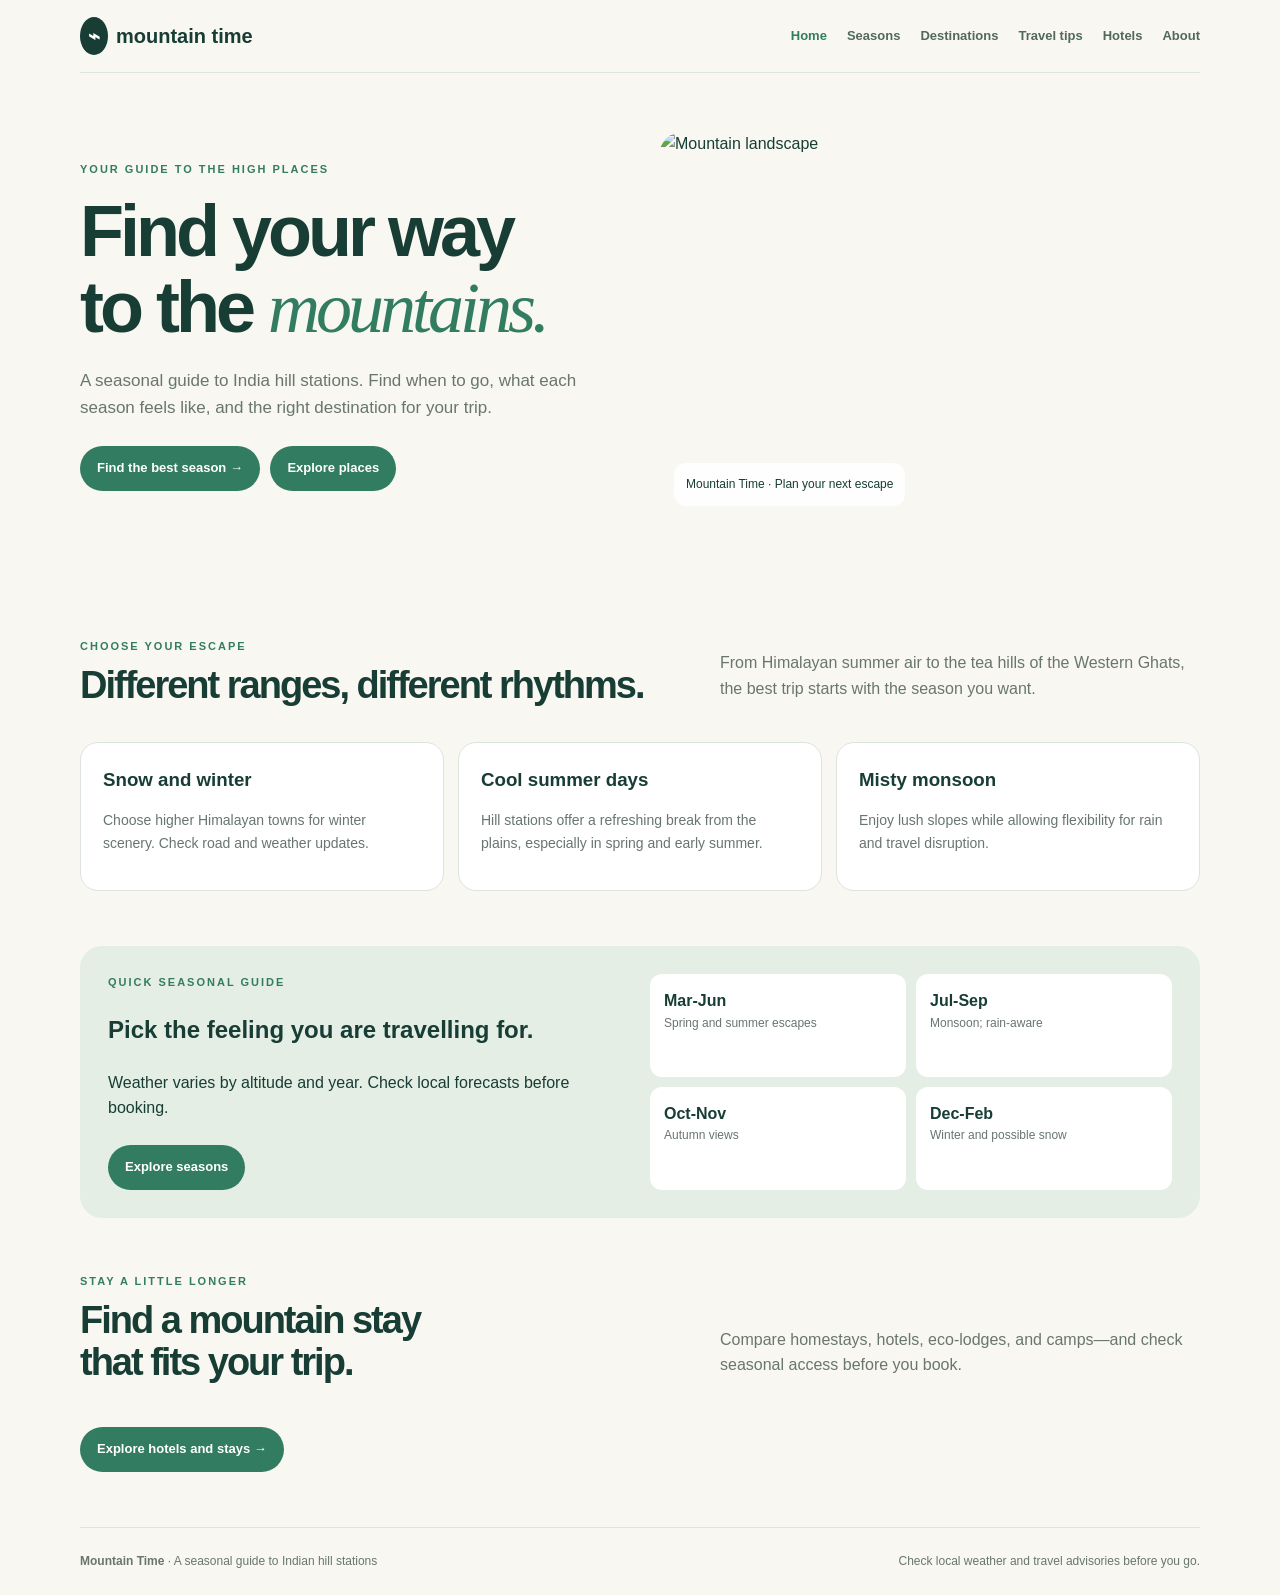
==== index.html @ f1703250 "Add files via upload" ====
<!doctype html><html lang="en"><head><meta charset="utf-8"><meta name="viewport" content="width=device-width, initial-scale=1"><title>Mountain time, well planned | Mountain Time</title><link rel="stylesheet" href="styles.css"></head><body><div class="wrap"><header class="topbar"><a class="brand" href="index.html"><b>⌁</b>mountain time</a><nav class="nav"><a href="index.html" class="active">Home</a><a href="seasons.html">Seasons</a><a href="destinations.html">Destinations</a><a href="travel-tips.html">Travel tips</a><a href="hotel.html">Hotels</a><a href="about.html">About</a></nav></header><section class="hero"><div><div class="eyebrow">Your guide to the high places</div><h1>Find your way<br>to the <em>mountains.</em></h1><p class="lead">A seasonal guide to India hill stations. Find when to go, what each season feels like, and the right destination for your trip.</p><a class="button" href="seasons.html">Find the best season →</a> <a class="button" href="destinations.html">Explore places</a></div><figure><img src="https://images.unsplash.com/photo-1464822759023-fed622ff2c3b?auto=format&fit=crop&w=1200&q=85" alt="Mountain landscape"><figcaption class="caption">Mountain Time · Plan your next escape</figcaption></figure></section><section class="section"><div class="head"><div><div class="eyebrow">Choose your escape</div><h2>Different ranges, different rhythms.</h2></div><p>From Himalayan summer air to the tea hills of the Western Ghats, the best trip starts with the season you want.</p></div><div class="cards"><article class="card"><h3>Snow and winter</h3><p>Choose higher Himalayan towns for winter scenery. Check road and weather updates.</p></article><article class="card"><h3>Cool summer days</h3><p>Hill stations offer a refreshing break from the plains, especially in spring and early summer.</p></article><article class="card"><h3>Misty monsoon</h3><p>Enjoy lush slopes while allowing flexibility for rain and travel disruption.</p></article></div></section><section class="season"><div><div class="eyebrow">Quick seasonal guide</div><h2>Pick the feeling you are travelling for.</h2><p>Weather varies by altitude and year. Check local forecasts before booking.</p><a class="button" href="seasons.html">Explore seasons</a></div><div class="months"><div><b>Mar-Jun</b><span>Spring and summer escapes</span></div><div><b>Jul-Sep</b><span>Monsoon; rain-aware</span></div><div><b>Oct-Nov</b><span>Autumn views</span></div><div><b>Dec-Feb</b><span>Winter and possible snow</span></div></div></section><section class="section"><div class="head"><div><div class="eyebrow">Stay a little longer</div><h2>Find a mountain stay<br>that fits your trip.</h2></div><p>Compare homestays, hotels, eco-lodges, and camps—and check seasonal access before you book.</p></div><a class="button" href="hotel.html">Explore hotels and stays →</a></section><footer class="footer"><div><strong>Mountain Time</strong> · A seasonal guide to Indian hill stations</div><div>Check local weather and travel advisories before you go.</div></footer></div></body></html>
---- styles.css ----
*{box-sizing:border-box}body{margin:0;background:#f8f7f1;color:#173d35;font:16px/1.6 Arial,sans-serif}.wrap{width:min(1120px,calc(100% - 40px));margin:auto}a{color:inherit;text-decoration:none}.topbar{padding:20px 0;border-bottom:1px solid #dce4dd;display:flex;justify-content:space-between;align-items:center;gap:20px}.brand{font-size:20px;font-weight:bold}.brand b{background:#173d35;color:white;border-radius:50%;padding:8px;margin-right:8px}.nav{display:flex;gap:20px;flex-wrap:wrap}.nav a{font-size:13px;font-weight:bold;color:#52685e}.nav .active{color:#327c62}.hero{padding:58px 0;display:grid;grid-template-columns:1fr 1fr;gap:38px;align-items:center}.eyebrow{font-size:11px;font-weight:bold;letter-spacing:2px;text-transform:uppercase;color:#327c62}h1{font-size:clamp(44px,6vw,72px);letter-spacing:-4px;line-height:1;margin:16px 0}h1 em{font:italic 1em Georgia;color:#327c62}.lead{color:#68766f;font-size:17px}.hero figure{height:390px;margin:0;position:relative;border-radius:25px;overflow:hidden}.hero img,.photo img{width:100%;height:100%;object-fit:cover}.caption{position:absolute;bottom:15px;left:15px;padding:12px;background:#ffffffed;border-radius:12px;font-size:12px}.button{display:inline-block;padding:12px 17px;border-radius:24px;background:#327c62;color:white;font-weight:bold;font-size:13px;margin:8px 6px 0 0}.section{padding:55px 0}.head{display:flex;justify-content:space-between;gap:24px;align-items:end;margin-bottom:25px}.head h2,.prose h2{font-size:38px;line-height:1.1;letter-spacing:-2px;margin:10px 0}.head p,.prose p{color:#68766f;max-width:480px}.cards{display:grid;grid-template-columns:repeat(3,1fr);gap:14px}.card{background:white;border:1px solid #dce4dd;border-radius:18px;padding:22px}.card h3{margin:0 0 8px}.card p{color:#68766f;font-size:14px}.season{background:#e4eee4;border-radius:22px;padding:28px;display:grid;grid-template-columns:1fr 1fr;gap:20px}.months{display:grid;grid-template-columns:1fr 1fr;gap:10px}.months div{background:white;border-radius:12px;padding:14px}.months span{display:block;color:#68766f;font-size:12px}.page{padding:50px 0 20px}.split{display:grid;grid-template-columns:1fr 1fr;gap:30px;align-items:center;padding:15px 0 55px}.photo{height:310px;border-radius:22px;overflow:hidden}.table{width:100%;border-collapse:collapse;background:white}.table th,.table td{text-align:left;padding:12px;border-bottom:1px solid #dce4dd;font-size:13px}.table th{background:#173d35;color:white}.table td{color:#68766f}.table td:first-child{font-weight:bold;color:#173d35}.note{padding:14px;background:#fff5e4;font-size:13px}.source{font-size:12px;color:#68766f}.source a{text-decoration:underline}.footer{border-top:1px solid #dce4dd;padding:24px 0;display:flex;justify-content:space-between;color:#68766f;font-size:12px}@media(max-width:720px){.topbar{align-items:flex-start;flex-direction:column}.hero,.split,.season{grid-template-columns:1fr}.hero figure{height:280px}.cards{grid-template-columns:1fr}.head{display:block}.footer{display:block}.table th,.table td{padding:7px 5px;font-size:11px}}
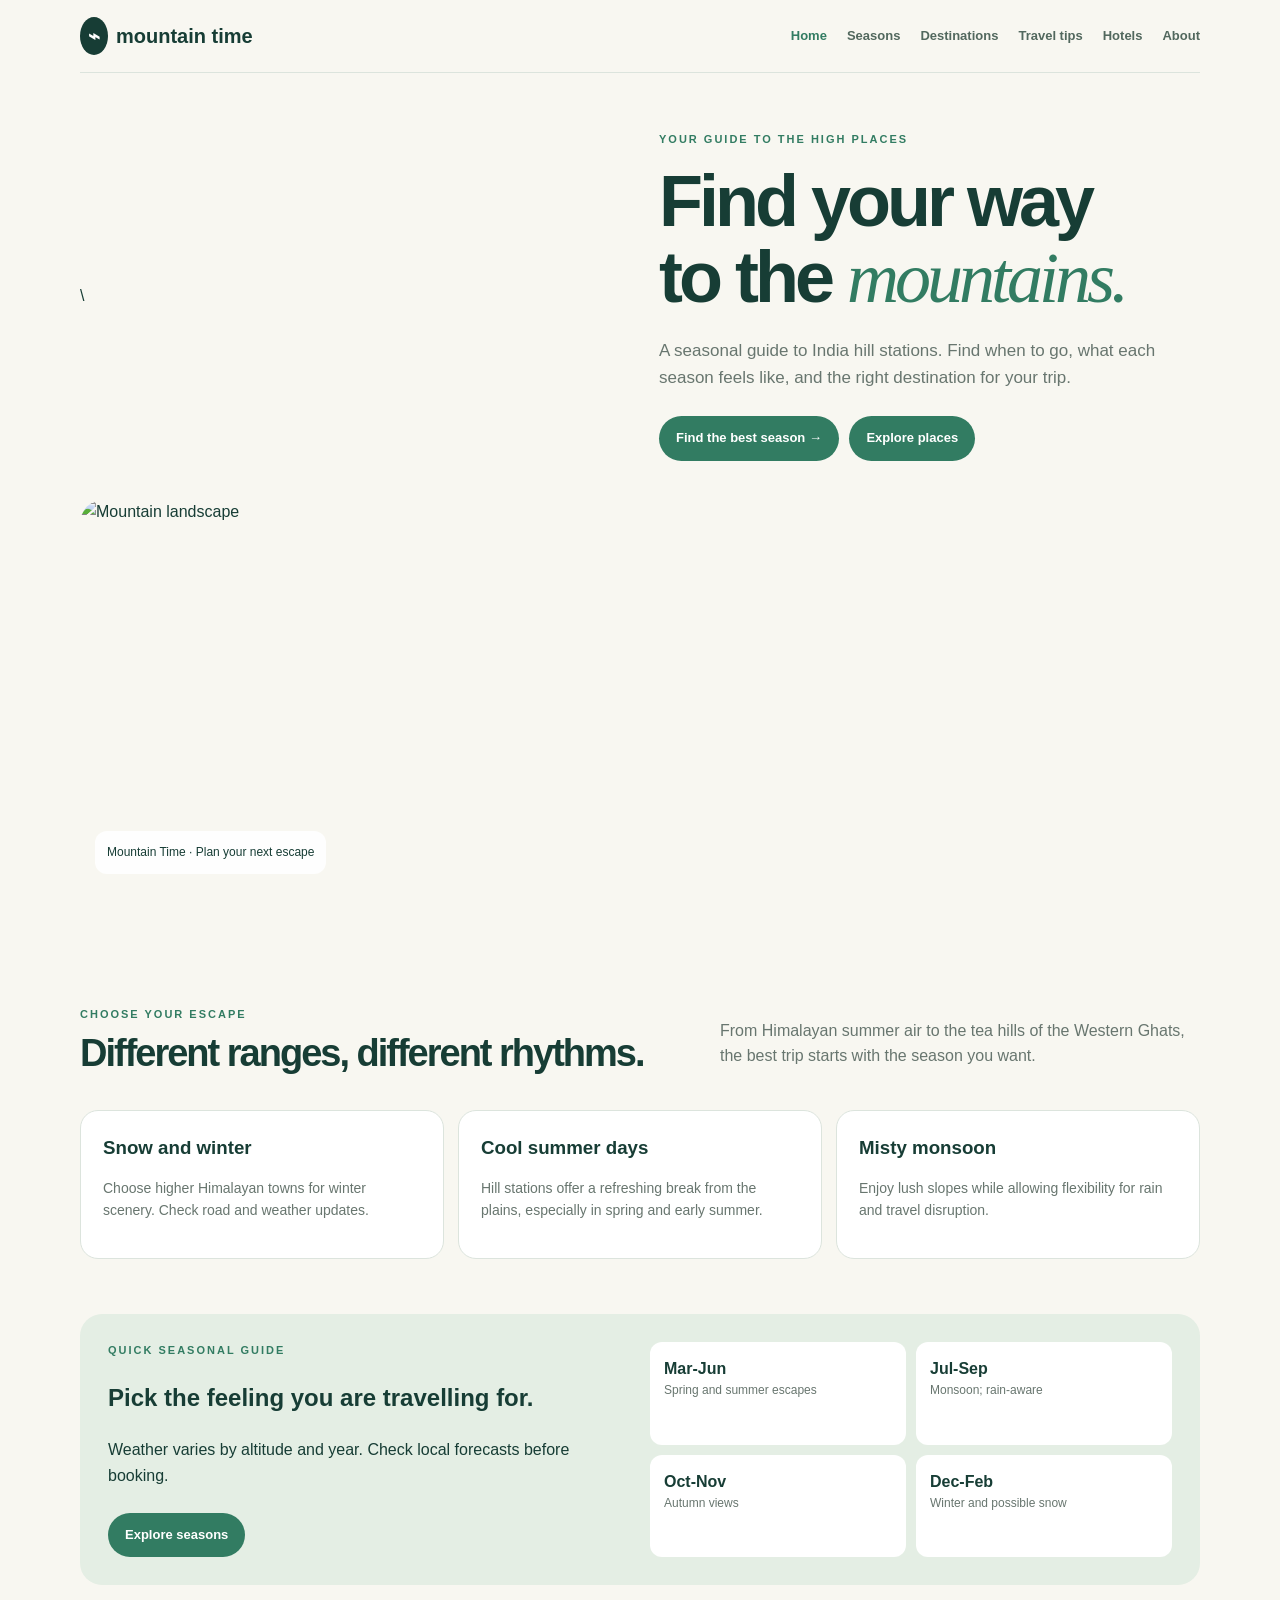
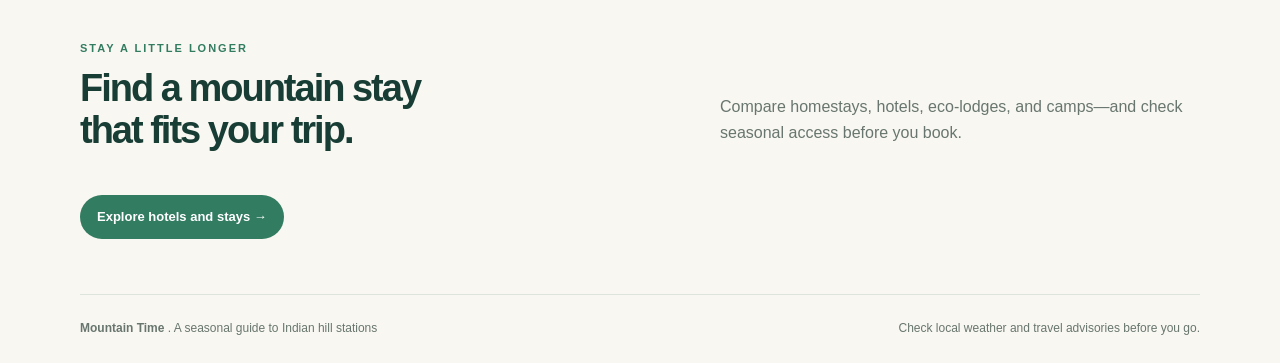
==== commit bee1dc04: "Update index.html" ====
--- a/index.html
+++ b/index.html
@@ -1,3 +1,105 @@
-<!doctype html><html lang="en"><head><meta charset="utf-8"><meta name="viewport" content="width=device-width, initial-scale=1"><title>Mountain time, well planned | Mountain Time</title><link rel="stylesheet" href="styles.css"></head><body><div class="wrap"><header class="topbar"><a class="brand" href="index.html"><b>⌁</b>mountain time</a><nav class="nav"><a href="index.html" class="active">Home</a><a href="seasons.html">Seasons</a><a href="destinations.html">Destinations</a><a href="travel-tips.html">Travel tips</a><a href="hotel.html">Hotels</a><a href="about.html">About</a></nav></header><section class="hero"><div><div class="eyebrow">Your guide to the high places</div><h1>Find your way<br>to the <em>mountains.</em></h1><p class="lead">A seasonal guide to India hill stations. Find when to go, what each season feels like, and the right destination for your trip.</p><a class="button" href="seasons.html">Find the best season →</a> <a class="button" href="destinations.html">Explore places</a></div><figure><img src="https://images.unsplash.com/photo-1464822759023-fed622ff2c3b?auto=format&fit=crop&w=1200&q=85" alt="Mountain landscape"><figcaption class="caption">Mountain Time · Plan your next escape</figcaption></figure></section><section class="section"><div class="head"><div><div class="eyebrow">Choose your escape</div><h2>Different ranges, different rhythms.</h2></div><p>From Himalayan summer air to the tea hills of the Western Ghats, the best trip starts with the season you want.</p></div><div class="cards"><article class="card"><h3>Snow and winter</h3><p>Choose higher Himalayan towns for winter scenery. Check road and weather updates.</p></article><article class="card"><h3>Cool summer days</h3><p>Hill stations offer a refreshing break from the plains, especially in spring and early summer.</p></article><article class="card"><h3>Misty monsoon</h3><p>Enjoy lush slopes while allowing flexibility for rain and travel disruption.</p></article></div></section><section class="season"><div><div class="eyebrow">Quick seasonal guide</div><h2>Pick the feeling you are travelling for.</h2><p>Weather varies by altitude and year. Check local forecasts before booking.</p><a class="button" href="seasons.html">Explore seasons</a></div><div class="months"><div><b>Mar-Jun</b><span>Spring and summer escapes</span></div><div><b>Jul-Sep</b><span>Monsoon; rain-aware</span></div><div><b>Oct-Nov</b><span>Autumn views</span></div><div><b>Dec-Feb</b><span>Winter and possible snow</span></div></div></section><section class="section"><div class="head"><div><div class="eyebrow">Stay a little longer</div><h2>Find a mountain stay<br>that fits your trip.</h2></div><p>Compare homestays, hotels, eco-lodges, and camps—and check seasonal access before you book.</p></div><a class="button" href="hotel.html">Explore hotels and stays →</a></section><footer class="footer"><div><strong>Mountain Time</strong> · A seasonal guide to Indian hill stations</div><div>Check local weather and travel advisories before you go.</div></footer></div></body></html>
+<!doctype html>
+<html lang="en">
+  <head>
+    <meta charset="utf-8">
+    <meta name="viewport" content="width=device-width, initial-scale=1">
+    <title>Mountain time, well planned | Mountain Time</title>
+    <link rel="stylesheet" href="styles.css">
+  </head>
+  <body>
+    <div class="wrap">
+      <header class="topbar">
+        <a class="brand" href="index.html">
+          <b>⌁</b>mountain time</a>
+        <nav class="nav">
+          <a href="index.html" class="active">Home</a>
+          <a href="seasons.html">Seasons</a>
+          <a href="destinations.html">Destinations</a>
+          <a href="travel-tips.html">Travel tips</a>
+          <a href="hotel.html">Hotels</a>
+          <a href="about.html">About</a>
+        </nav>
+      </header>
+      <section class="hero">\
+        <div>
+          <div class="eyebrow">Your guide to the high places</div>
+          <h1>Find your way<br>to the <em>mountains.</em>
+          </h1>
+          <p class="lead">A seasonal guide to India hill stations. Find when to go, what each season feels like, and the right destination for your trip.</p>
+          <a class="button" href="seasons.html">Find the best season →</a>
+          <a class="button" href="destinations.html">Explore places</a>
+        </div>
+        <figure>
+          <img src="https://images.unsplash.com/photo-1464822759023-fed622ff2c3b?auto=format&fit=crop&w=1200&q=85" alt="Mountain landscape">
+          <figcaption class="caption">Mountain Time · Plan your next escape</figcaption>
+        </figure>
+      </section>
+      <section class="section">
+        <div class="head">
+          <div>
+            <div class="eyebrow">Choose your escape</div>
+            <h2>Different ranges, different rhythms.</h2>
+          </div>
+          <p>From Himalayan summer air to the tea hills of the Western Ghats, the best trip starts with the season you want.</p>
+        </div>
+        <div class="cards">
+          <article class="card">
+            <h3>Snow and winter</h3>
+            <p>Choose higher Himalayan towns for winter scenery. Check road and weather updates.</p>
+          </article>
+          <article class="card">
+            <h3>Cool summer days</h3>
+            <p>Hill stations offer a refreshing break from the plains, especially in spring and early summer.</p>
+          </article>
+          <article class="card">
+            <h3>Misty monsoon</h3>
+            <p>Enjoy lush slopes while allowing flexibility for rain and travel disruption.</p>
+          </article>
+        </div>
+      </section>
+      <section class="season">
+        <div>
+          <div class="eyebrow">Quick seasonal guide</div>
+          <h2>Pick the feeling you are travelling for.</h2>
+          <p>Weather varies by altitude and year. Check local forecasts before booking.</p>
+          <a class="button" href="seasons.html">Explore seasons</a>
+        </div>
+        <div class="months">
+          <div>
+            <b>Mar-Jun</b>
+            <span>Spring and summer escapes</span>
+          </div>
+          <div>
+            <b>Jul-Sep</b>
+            <span>Monsoon; rain-aware</span>
+          </div>
+          <div>
+            <b>Oct-Nov</b>
+            <span>Autumn views</span>
+          </div>
+          <div>
+            <b>Dec-Feb</b>
+            <span>Winter and possible snow</span>
+          </div>
+        </div>
+      </section>
+      <section class="section">
+        <div class="head">
+          <div>
+            <div class="eyebrow">Stay a little longer</div>
+            <h2>Find a mountain stay<br>that fits your trip.</h2>
+          </div>
+          <p>Compare homestays, hotels, eco-lodges, and camps—and check seasonal access before you book.</p>
+        </div>
+        <a class="button" href="hotel.html">Explore hotels and stays →</a>
+      </section>
+      <footer class="footer">
+        <div>
+          <strong>Mountain Time</strong> . A seasonal guide to Indian hill stations</div>
+        <div>Check local weather and travel advisories before you go.</div>
+      </footer>
+    </div>
+  </body>
+</html>
 
 
